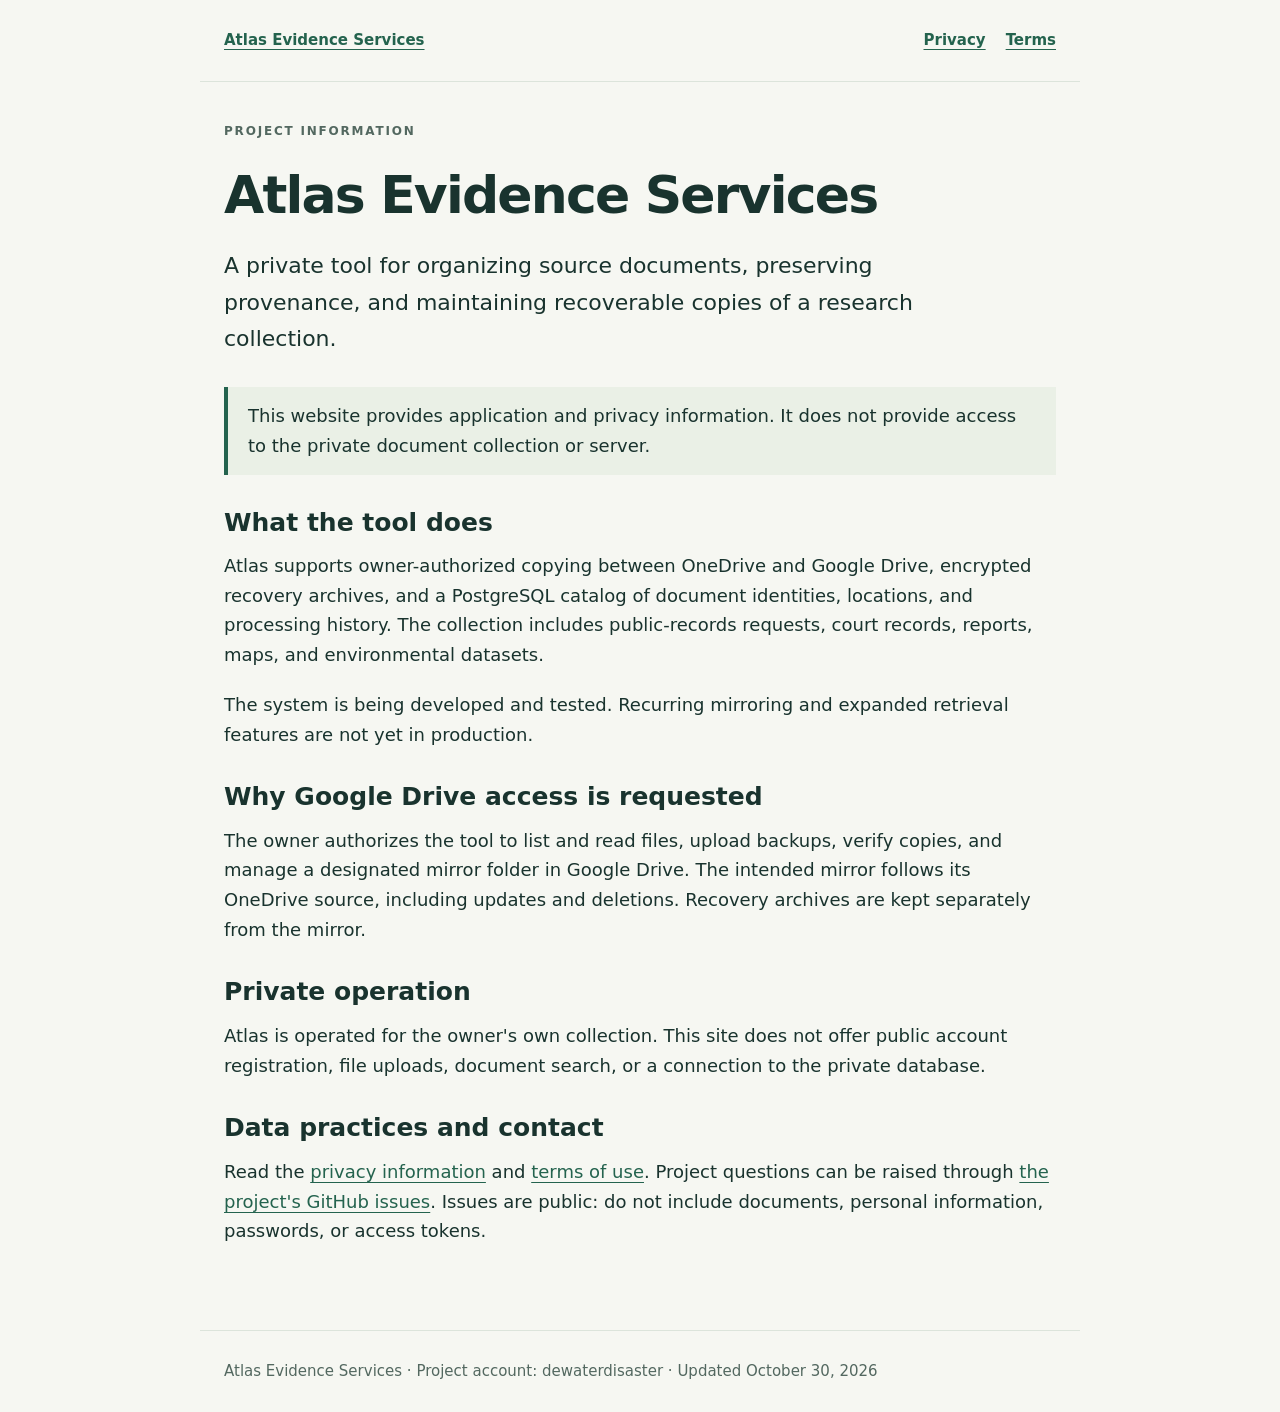
==== index.html @ a4f988e4 "Add files via upload" ====
<!doctype html>
<html lang="en"><head><meta charset="utf-8"><meta name="viewport" content="width=device-width,initial-scale=1"><meta name="description" content="Public information about Atlas Evidence Services, a private document organization and recovery tool."><title>Atlas Evidence Services</title><link rel="stylesheet" href="style.css"></head>
<body><header><a href="index.html">Atlas Evidence Services</a><nav aria-label="Main"><a href="privacy.html">Privacy</a><a href="terms.html">Terms</a></nav></header>
<main><p class="eyebrow">Project information</p><h1>Atlas Evidence Services</h1><p class="lede">A private tool for organizing source documents, preserving provenance, and maintaining recoverable copies of a research collection.</p>
<div class="notice">This website provides application and privacy information. It does not provide access to the private document collection or server.</div>
<h2>What the tool does</h2><p>Atlas supports owner-authorized copying between OneDrive and Google Drive, encrypted recovery archives, and a PostgreSQL catalog of document identities, locations, and processing history. The collection includes public-records requests, court records, reports, maps, and environmental datasets.</p>
<p>The system is being developed and tested. Recurring mirroring and expanded retrieval features are not yet in production.</p>
<h2>Why Google Drive access is requested</h2><p>The owner authorizes the tool to list and read files, upload backups, verify copies, and manage a designated mirror folder in Google Drive. The intended mirror follows its OneDrive source, including updates and deletions. Recovery archives are kept separately from the mirror.</p>
<h2>Private operation</h2><p>Atlas is operated for the owner's own collection. This site does not offer public account registration, file uploads, document search, or a connection to the private database.</p>
<h2>Data practices and contact</h2><p>Read the <a href="privacy.html">privacy information</a> and <a href="terms.html">terms of use</a>. Project questions can be raised through <a href="https://github.com/dewaterdisaster/dewaterdisaster.github.io/issues">the project's GitHub issues</a>. Issues are public: do not include documents, personal information, passwords, or access tokens.</p></main>
<footer>Atlas Evidence Services · Project account: dewaterdisaster · Updated October 30, 2026</footer></body></html>
---- style.css ----
:root{color-scheme:light;--ink:#19332e;--muted:#536860;--paper:#f6f7f2;--line:#dce4db;--accent:#24634e}*{box-sizing:border-box}body{margin:0;background:var(--paper);color:var(--ink);font:18px/1.65 system-ui,-apple-system,Segoe UI,sans-serif}header,main,footer{max-width:880px;margin:auto;padding:28px 24px}header{display:flex;justify-content:space-between;align-items:center;gap:24px;border-bottom:1px solid var(--line);font-size:15px}header a{font-weight:650}nav{display:flex;gap:20px;flex-wrap:wrap}a{color:var(--accent);text-underline-offset:4px}a:focus-visible{outline:3px solid var(--accent);outline-offset:5px}h1{font-size:clamp(32px,6vw,52px);line-height:1.13;letter-spacing:-.035em;margin:24px 0}h2{font-size:25px;margin:32px 0 8px;line-height:1.3}p{margin:12px 0 20px}.eyebrow{text-transform:uppercase;letter-spacing:.15em;font-size:12px;color:var(--muted);font-weight:700}.lede{font-size:22px;max-width:720px}.notice{border-left:4px solid var(--accent);padding:14px 20px;background:#eaf0e6;margin:30px 0}.muted,footer{color:var(--muted);font-size:15px}footer{border-top:1px solid var(--line);margin-top:36px}li{padding-bottom:8px}@media(max-width:600px){header{align-items:flex-start;flex-direction:column;gap:12px}header,main,footer{padding:22px}}
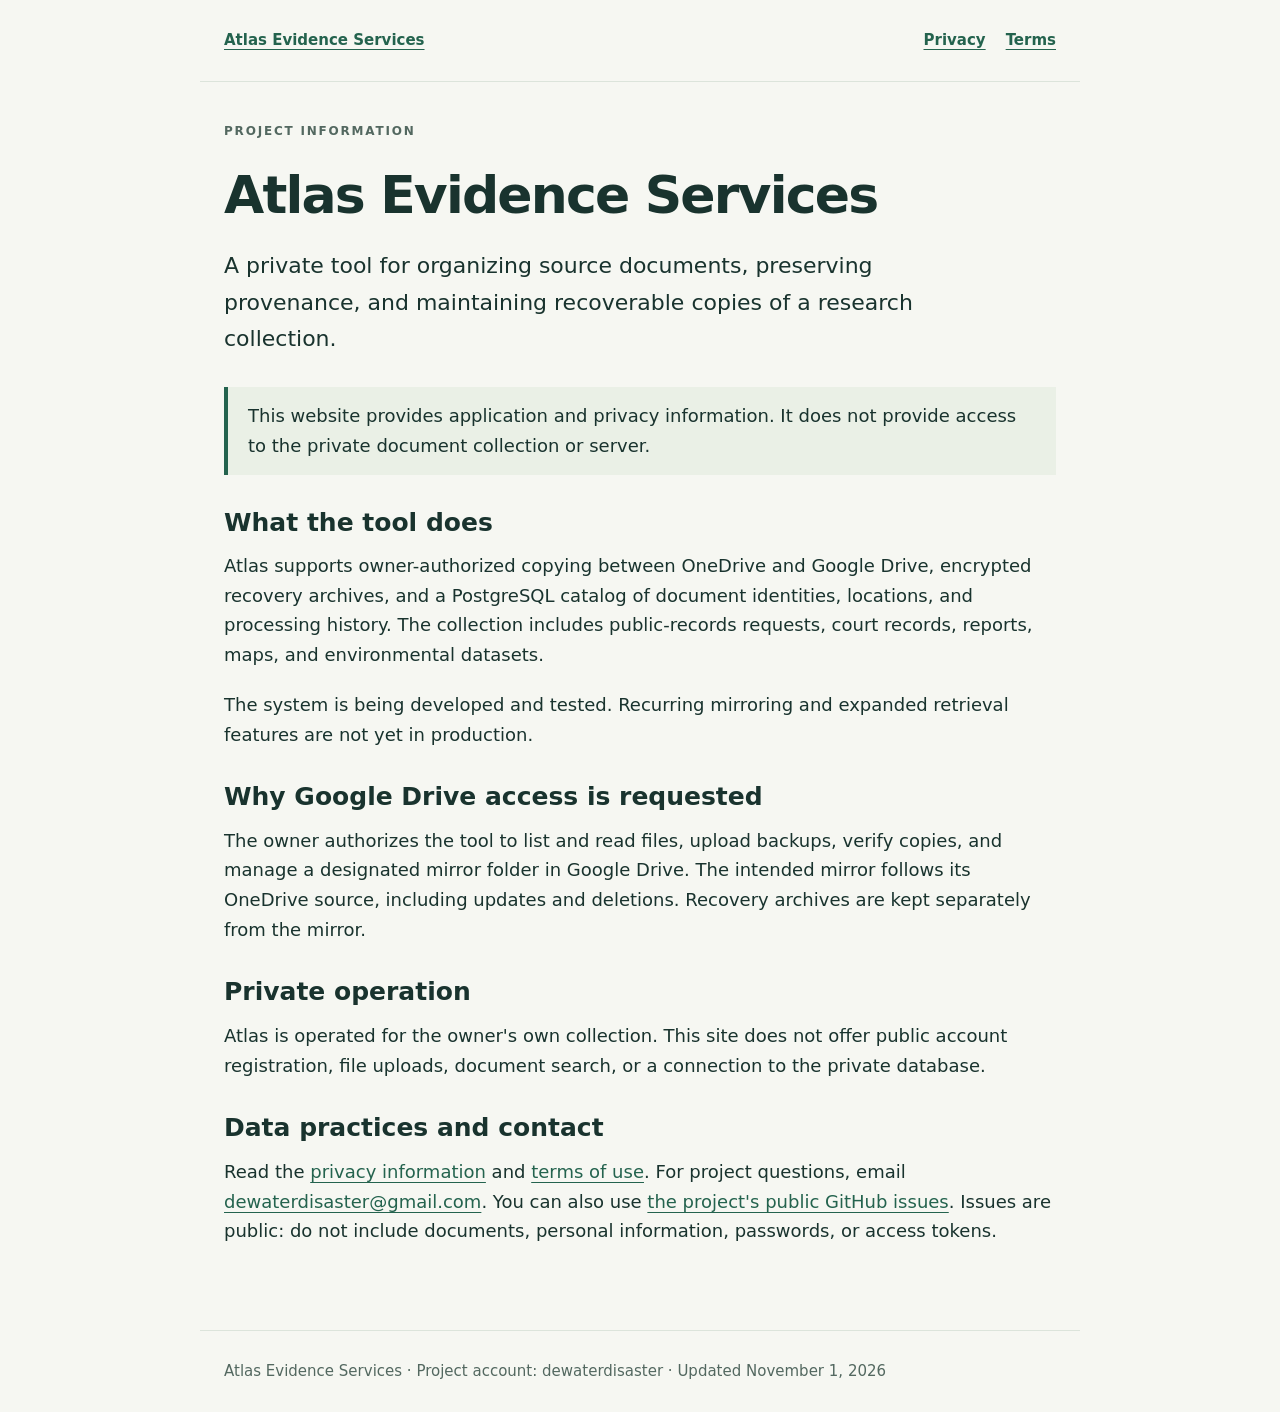
==== commit 0f18db3a: "Add public project contact email to homepage" ====
--- a/index.html
+++ b/index.html
@@ -7,5 +7,5 @@
 <p>The system is being developed and tested. Recurring mirroring and expanded retrieval features are not yet in production.</p>
 <h2>Why Google Drive access is requested</h2><p>The owner authorizes the tool to list and read files, upload backups, verify copies, and manage a designated mirror folder in Google Drive. The intended mirror follows its OneDrive source, including updates and deletions. Recovery archives are kept separately from the mirror.</p>
 <h2>Private operation</h2><p>Atlas is operated for the owner's own collection. This site does not offer public account registration, file uploads, document search, or a connection to the private database.</p>
-<h2>Data practices and contact</h2><p>Read the <a href="privacy.html">privacy information</a> and <a href="terms.html">terms of use</a>. Project questions can be raised through <a href="https://github.com/dewaterdisaster/dewaterdisaster.github.io/issues">the project's GitHub issues</a>. Issues are public: do not include documents, personal information, passwords, or access tokens.</p></main>
-<footer>Atlas Evidence Services · Project account: dewaterdisaster · Updated October 30, 2026</footer></body></html>
+<h2>Data practices and contact</h2><p>Read the <a href="privacy.html">privacy information</a> and <a href="terms.html">terms of use</a>. For project questions, email <a href="mailto:dewaterdisaster@gmail.com">dewaterdisaster@gmail.com</a>. You can also use <a href="https://github.com/dewaterdisaster/dewaterdisaster.github.io/issues">the project's public GitHub issues</a>. Issues are public: do not include documents, personal information, passwords, or access tokens.</p></main>
+<footer>Atlas Evidence Services · Project account: dewaterdisaster · Updated November 1, 2026</footer></body></html>
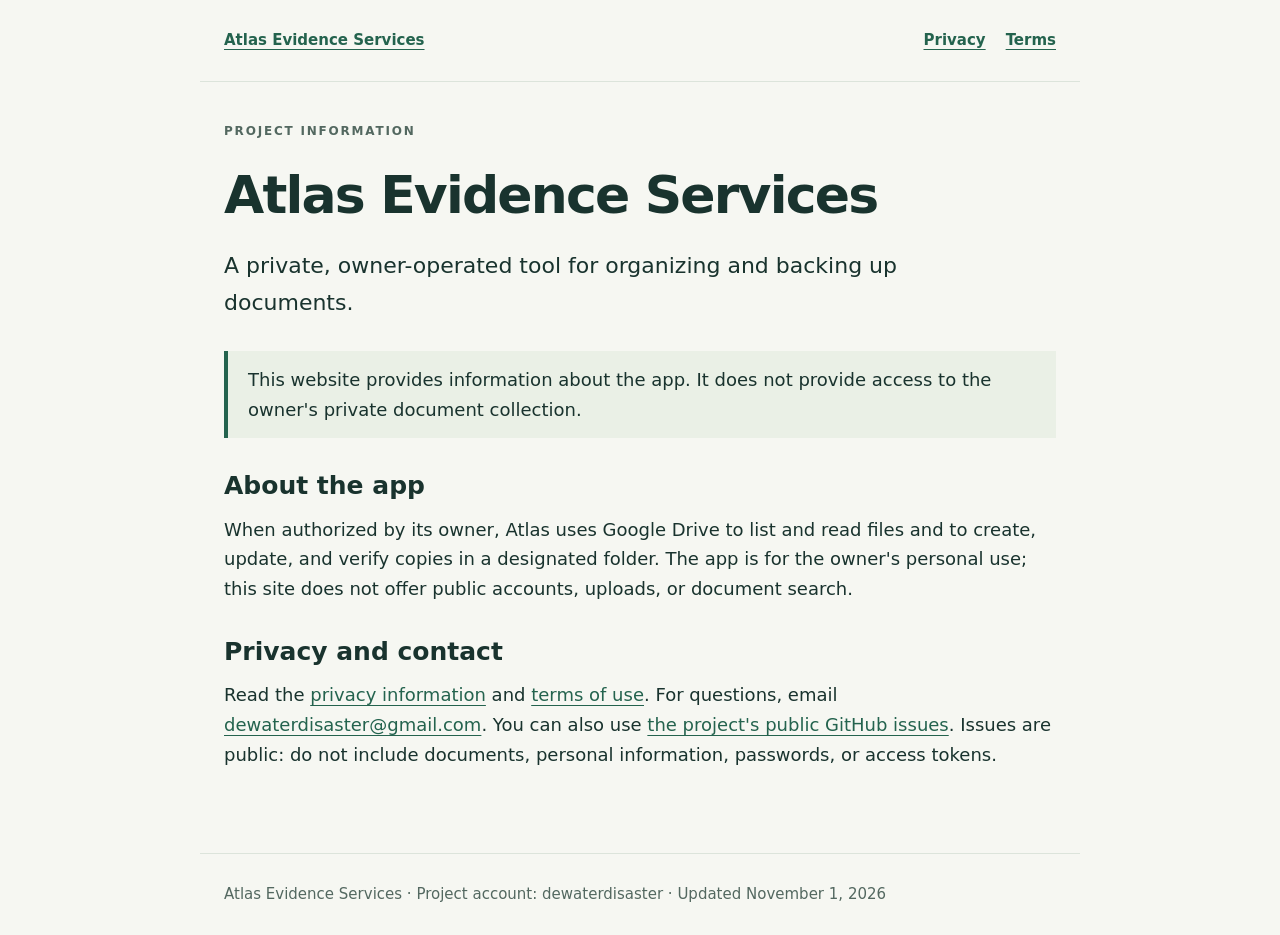
==== commit 8f157751: "Simplify public homepage description" ====
--- a/index.html
+++ b/index.html
@@ -1,11 +1,8 @@
 <!doctype html>
-<html lang="en"><head><meta charset="utf-8"><meta name="viewport" content="width=device-width,initial-scale=1"><meta name="description" content="Public information about Atlas Evidence Services, a private document organization and recovery tool."><title>Atlas Evidence Services</title><link rel="stylesheet" href="style.css"></head>
+<html lang="en"><head><meta charset="utf-8"><meta name="viewport" content="width=device-width,initial-scale=1"><meta name="description" content="Public information about Atlas Evidence Services."><title>Atlas Evidence Services</title><link rel="stylesheet" href="style.css"></head>
 <body><header><a href="index.html">Atlas Evidence Services</a><nav aria-label="Main"><a href="privacy.html">Privacy</a><a href="terms.html">Terms</a></nav></header>
-<main><p class="eyebrow">Project information</p><h1>Atlas Evidence Services</h1><p class="lede">A private tool for organizing source documents, preserving provenance, and maintaining recoverable copies of a research collection.</p>
-<div class="notice">This website provides application and privacy information. It does not provide access to the private document collection or server.</div>
-<h2>What the tool does</h2><p>Atlas supports owner-authorized copying between OneDrive and Google Drive, encrypted recovery archives, and a PostgreSQL catalog of document identities, locations, and processing history. The collection includes public-records requests, court records, reports, maps, and environmental datasets.</p>
-<p>The system is being developed and tested. Recurring mirroring and expanded retrieval features are not yet in production.</p>
-<h2>Why Google Drive access is requested</h2><p>The owner authorizes the tool to list and read files, upload backups, verify copies, and manage a designated mirror folder in Google Drive. The intended mirror follows its OneDrive source, including updates and deletions. Recovery archives are kept separately from the mirror.</p>
-<h2>Private operation</h2><p>Atlas is operated for the owner's own collection. This site does not offer public account registration, file uploads, document search, or a connection to the private database.</p>
-<h2>Data practices and contact</h2><p>Read the <a href="privacy.html">privacy information</a> and <a href="terms.html">terms of use</a>. For project questions, email <a href="mailto:dewaterdisaster@gmail.com">dewaterdisaster@gmail.com</a>. You can also use <a href="https://github.com/dewaterdisaster/dewaterdisaster.github.io/issues">the project's public GitHub issues</a>. Issues are public: do not include documents, personal information, passwords, or access tokens.</p></main>
+<main><p class="eyebrow">Project information</p><h1>Atlas Evidence Services</h1><p class="lede">A private, owner-operated tool for organizing and backing up documents.</p>
+<div class="notice">This website provides information about the app. It does not provide access to the owner's private document collection.</div>
+<h2>About the app</h2><p>When authorized by its owner, Atlas uses Google Drive to list and read files and to create, update, and verify copies in a designated folder. The app is for the owner's personal use; this site does not offer public accounts, uploads, or document search.</p>
+<h2>Privacy and contact</h2><p>Read the <a href="privacy.html">privacy information</a> and <a href="terms.html">terms of use</a>. For questions, email <a href="mailto:dewaterdisaster@gmail.com">dewaterdisaster@gmail.com</a>. You can also use <a href="https://github.com/dewaterdisaster/dewaterdisaster.github.io/issues">the project's public GitHub issues</a>. Issues are public: do not include documents, personal information, passwords, or access tokens.</p></main>
 <footer>Atlas Evidence Services · Project account: dewaterdisaster · Updated November 1, 2026</footer></body></html>
